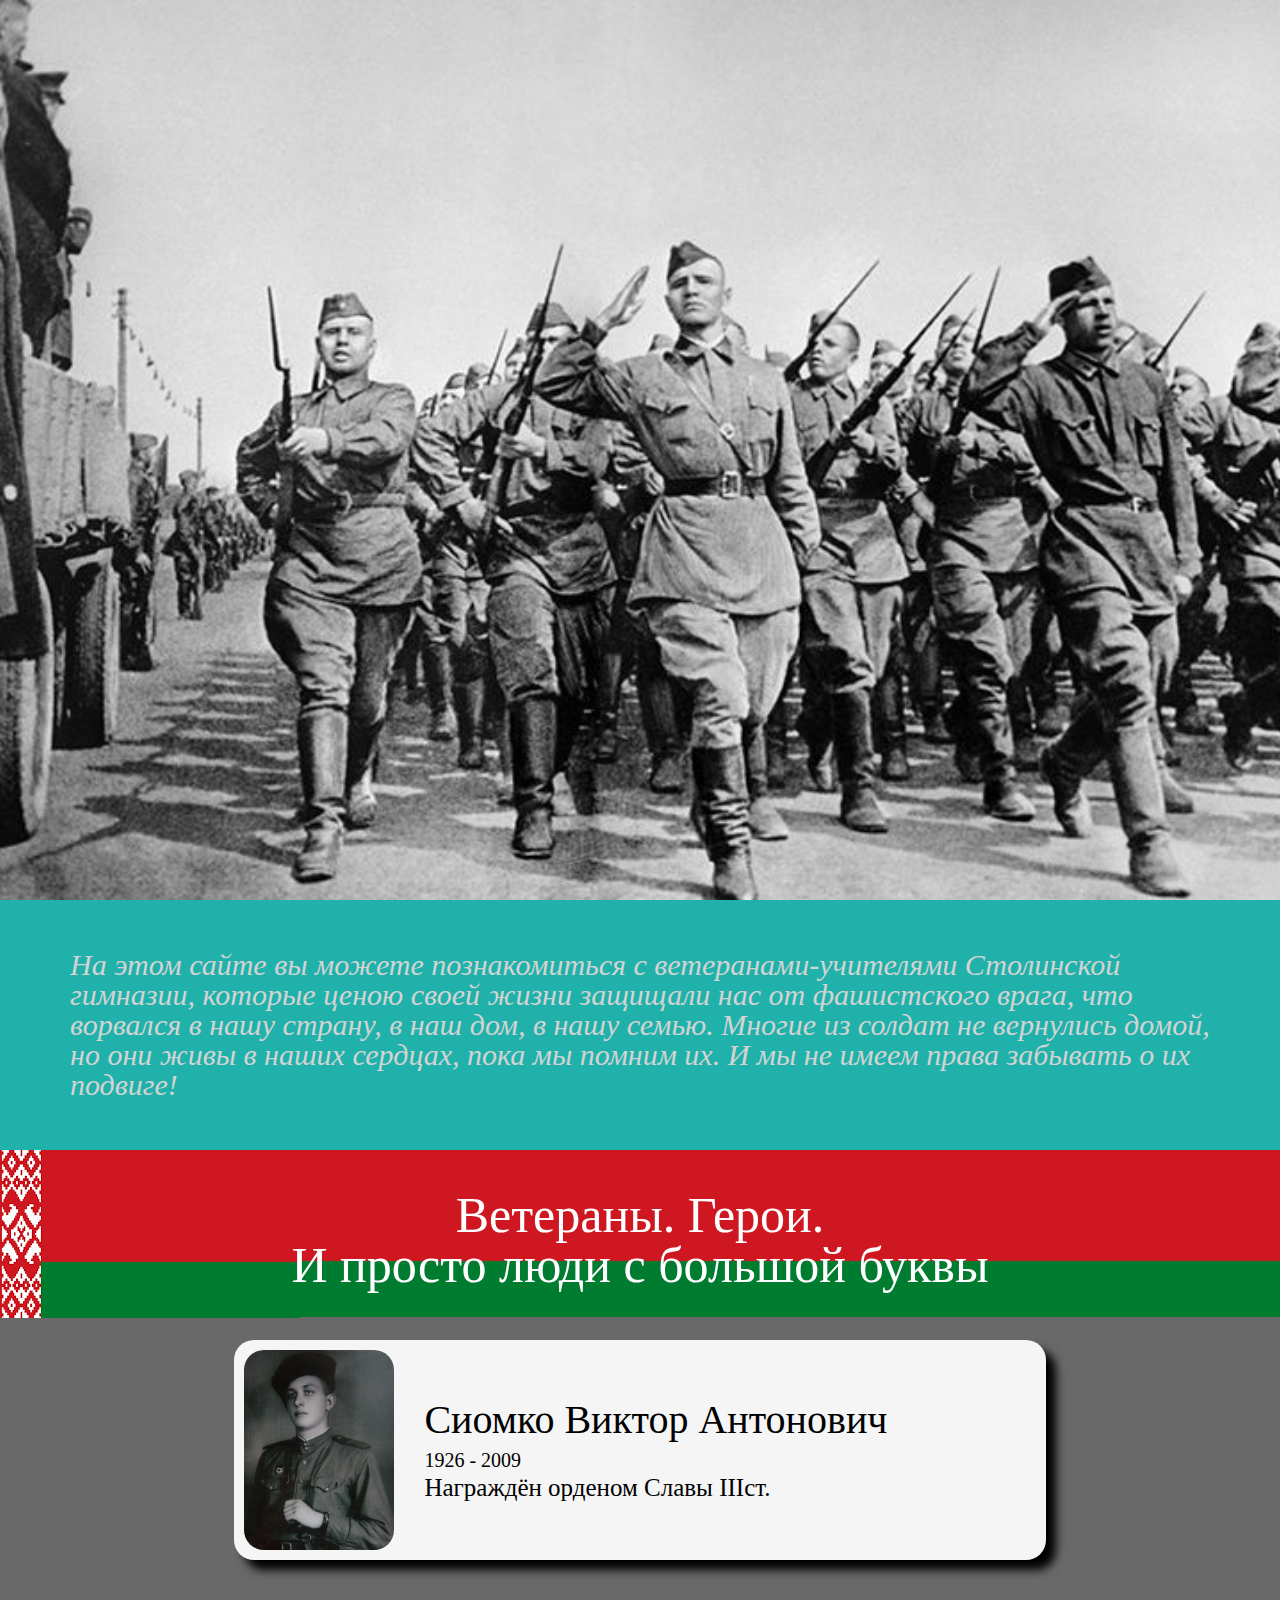
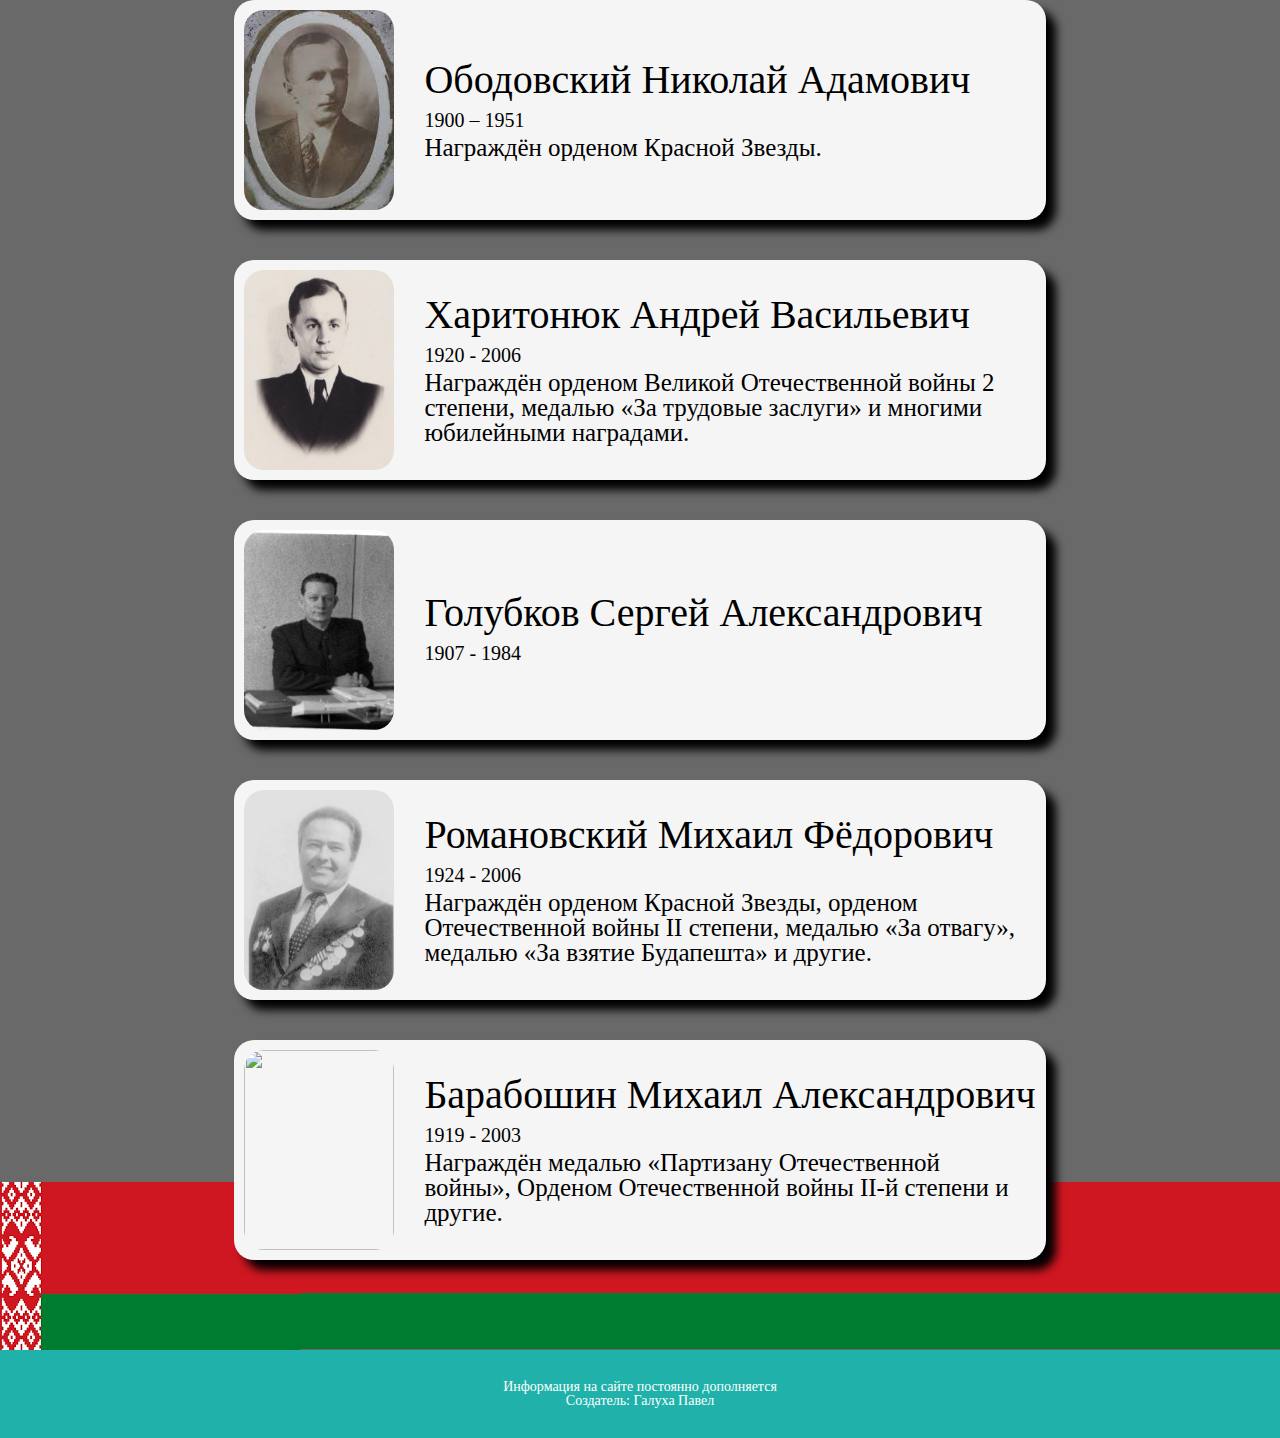
==== index.html @ af61c36f "Add files via upload" ====
<!DOCTYPE html>
<html>
<head>
	<meta charset="utf-8">
	<meta name="viewport" content="width=device-width">
	<title>Ветераны-Учителя ВОв Столинской гимназии</title>
	<link rel="stylesheet" href="css/style.css">
	<link rel="shortcut icon" href="img/герб.png">
	<link href="https://fonts.googleapis.com/css2?family=Roboto+Slab:wght@700&display=swap" rel="stylesheet">
</head>
<body>
	<div class="wrapper">
		<div class="mainblock">
			<div class="container">
				
			</div>
		</div>
		<div class="about">
			<div class="container">
				<p class="about__text">На этом сайте вы можете познакомиться с ветеранами-учителями Столинской гимназии, которые ценою своей жизни защищали нас от фашистского врага, что ворвался в нашу страну, в наш дом, в нашу семью. Многие из солдат не вернулись домой, но они живы в наших сердцах, пока мы помним их. И мы не имеем права забывать о их подвиге!</p>
			</div>
		</div>
		<div class="veterans">
			<div class="container">
				<h2 class="veterans__title">Ветераны. Герои. <br> И просто люди с большой буквы</h2>
				<a href="Сиомко/сиомко.html" class="veterans__block block">
					<div class="block__image"><img src="img/Сиомко.png" alt=""></div>
					<div class="block__info">
						<div class="block__name">Сиомко Виктор Антонович</div>
					    <div class="block__year">1926 - 2009</div>
					    <div class="block__text">Награждён орденом Славы IIIст.</div>
					</div>
				</a>
				<a href="Ободовский/ободовский.html" class="veterans__block block">
					<div class="block__image"><img src="img/Ободовский.jpg" alt=""></div>
					<div class="block__info">
						<div class="block__name">Ободовский Николай Адамович</div>
					    <div class="block__year">1900 – 1951</div>
					    <div class="block__text">Награждён орденом Красной Звезды.</div>
					</div>
				</a>
				<a href="Харитонюк/харитонюк.html" class="veterans__block block">
					<div class="block__image"><img src="img/Харитонюк.jpg" alt=""></div>
					<div class="block__info">
						<div class="block__name">Харитонюк Андрей Васильевич</div>
					    <div class="block__year">1920 - 2006</div>
					    <div class="block__text">Награждён орденом Великой Отечественной войны 2 степени, медалью «За трудовые заслуги» и многими юбилейными наградами.</div>
					</div>
				</a>
				<a href="Голубков/голубков.html" class="veterans__block block">
					<div class="block__image"><img src="img/Голубков.jpg" alt=""></div>
					<div class="block__info">
						<div class="block__name">Голубков Сергей Александрович</div>
					    <div class="block__year">1907 - 1984</div>
					    <div class="block__text"></div>
					</div>
				</a>
				<a href="Романовский/романовский.html" class="veterans__block block">
					<div class="block__image"><img src="img/Романовский.JPG" alt=""></div>
					<div class="block__info">
						<div class="block__name">Романовский Михаил Фёдорович</div>
					    <div class="block__year">1924 - 2006</div>
					    <div class="block__text">Награждён орденом Красной Звезды, орденом Отечественной войны II степени, медалью «За отвагу», медалью «За взятие Будапешта» и другие.</div>
					</div>
				</a>
				<a href="Барабошин/барабошин.html" class="veterans__block block">
					<div class="block__image"><img src="img/Барабошин.JPG" alt=""></div>
					<div class="block__info">
						<div class="block__name">Барабошин Михаил Александрович</div>
					    <div class="block__year">1919 - 2003</div>
					    <div class="block__text">Награждён медалью «Партизану Отечественной войны», Орденом Отечественной войны II-й степени и другие.</div>
					</div>
				</a>
			</div>
		</div>
		<footer class="footer">
			<div class="container">
				<p class="footer__text">Информация на сайте постоянно дополняется<br> Создатель: Галуха Павел</p>
			</div>
		</footer>
	</div>
</body>
</html>
---- css/style.css ----
@charset "UTF-8";
/*Обнуление*/
* {
  padding: 0;
  margin: 0;
  border: 0; 
}
*, *:before, *:after {
  -moz-box-sizing: border-box;
  -webkit-box-sizing: border-box;
  box-sizing: border-box; 
}
:focus, :active {
  outline: none; 
}
a:focus, a:active {
  outline: none; 
}
nav, footer, header, aside {
  display: block; 
}
html, body {
  height: 100%;
  width: 100%;
  font-size: 100%;
  line-height: 1;
  font-size: 14px;
  -ms-text-size-adjust: 100%;
  -moz-text-size-adjust: 100%;
  -webkit-text-size-adjust: 100%; 
}
input, button, textarea {
  font-family: inherit; 
}
input::-ms-clear {
  display: none; 
}
button {
  cursor: pointer; 
}
button::-moz-focus-inner {
  padding: 0;
  border: 0; 
}
a, a:visited {
  text-decoration: none;
}
a:hover {
  text-decoration: none; 
}
ul li {
  list-style: none; 
}
img {
  vertical-align: top; 
}
h1, h2, h3, h4, h5, h6 {
  font-size: inherit;
  font-weight: 400; 
}

/*--------------------*/
.wrapper {
  height: 100%;
  width: 100%;
}

.mainblock {  
  width: 100%;
  height: 100%;
  background: url('../img/back.jpg') center/ cover no-repeat;
  display: flex;
  align-items: center;
  justify-content: center;
}


.about {
  padding: 50px 70px;
  background: #20B2AA;
}
.about__text {
  font-style: italic;
  color: #D3D3D3;
  font-size: 30px;
}

.veterans {
  position: relative;
  background: #696969;
  padding: 40px 0 50px;
  display: flex;
  flex-direction: column;
  align-items: center;
  justify-content: center;
}
.veterans:before {
  width: 100%;
  height: 180px;
  content: '';
  position: absolute;
  top: 0;
  left: 0;
  background: url('../img/2.png') no-repeat, url('../img/3.png') repeat-x;
}
.veterans:after {
  width: 100%;
  height: 170px;
  content: '';
  position: absolute;
  bottom: -2px;
  left: 0;
  background: url('../img/2.png') no-repeat, url('../img/3.png') repeat-x;
}
.veterans__title {
  color: #fff;
  font-size: 50px;
  margin: 0 0 50px;
  text-align: center;
  position: relative;
  z-index: 2;
}
.veterans__block {}
.block {
  margin: 0 0 40px 0;
  display: flex;
  align-items: center;
  background: #F5F5F5;
  border-radius: 20px;
  box-shadow: 10px 10px 10px #000;
  padding: 10px;
  position: relative;
  z-index: 2;
  top: 0;
  left: 0;
  transition: all 0.5s ease 0s;
}
.block:hover {
  top: 4px;
  left: 4px;
  box-shadow: 6px 6px 6px #000;
}
.block__image img {
  width: 150px;
  height: 200px;
  margin: 0 30px 0 0;
  border-radius: 20px;
}
.block__info {
  color: #000;
}
.block__name {
  font-size: 40px;
  margin: 0 0 10px;
}
.block__year {
  font-size: 20px;
  margin: 0 0 5px;
}
.block__text {
  font-size: 25px;
  max-width: 600px;
}

.footer {
  background: #20B2AA;
  padding: 30px 0;
}
.footer__text {
  color: #fff;
  text-align: center;
}


@media screen and (max-width: 992px) {
  .mainblock__title {
    font-size: 50px;
    line-height: 60px;
  }
}
@media screen and (max-width: 768px) {
  .mainblock__title {
    font-size: 30px;
    line-height: 40px;
  }
  .veterans__title {
    font-size: 40px;
    margin: 0 0 50px;
  }
  .block {
    margin: 0 20px 40px;
  }
}
@media screen and (max-width: 576px) {
  .about {
    padding: 50px 20px;
  }
  .about__text {
    font-size: 25px;
  }
  .veterans__title {
    font-size: 30px;
  }
  .block {
    flex-direction: column;
  }
  .block__image img {
    margin: 0;
  }
  .block__name {
    font-size: 30px;
  }
  .block__year {
    font-size: 18px;
  }
  .block__text {
    font-size: 15px;
    max-width: 600px;
  }
}
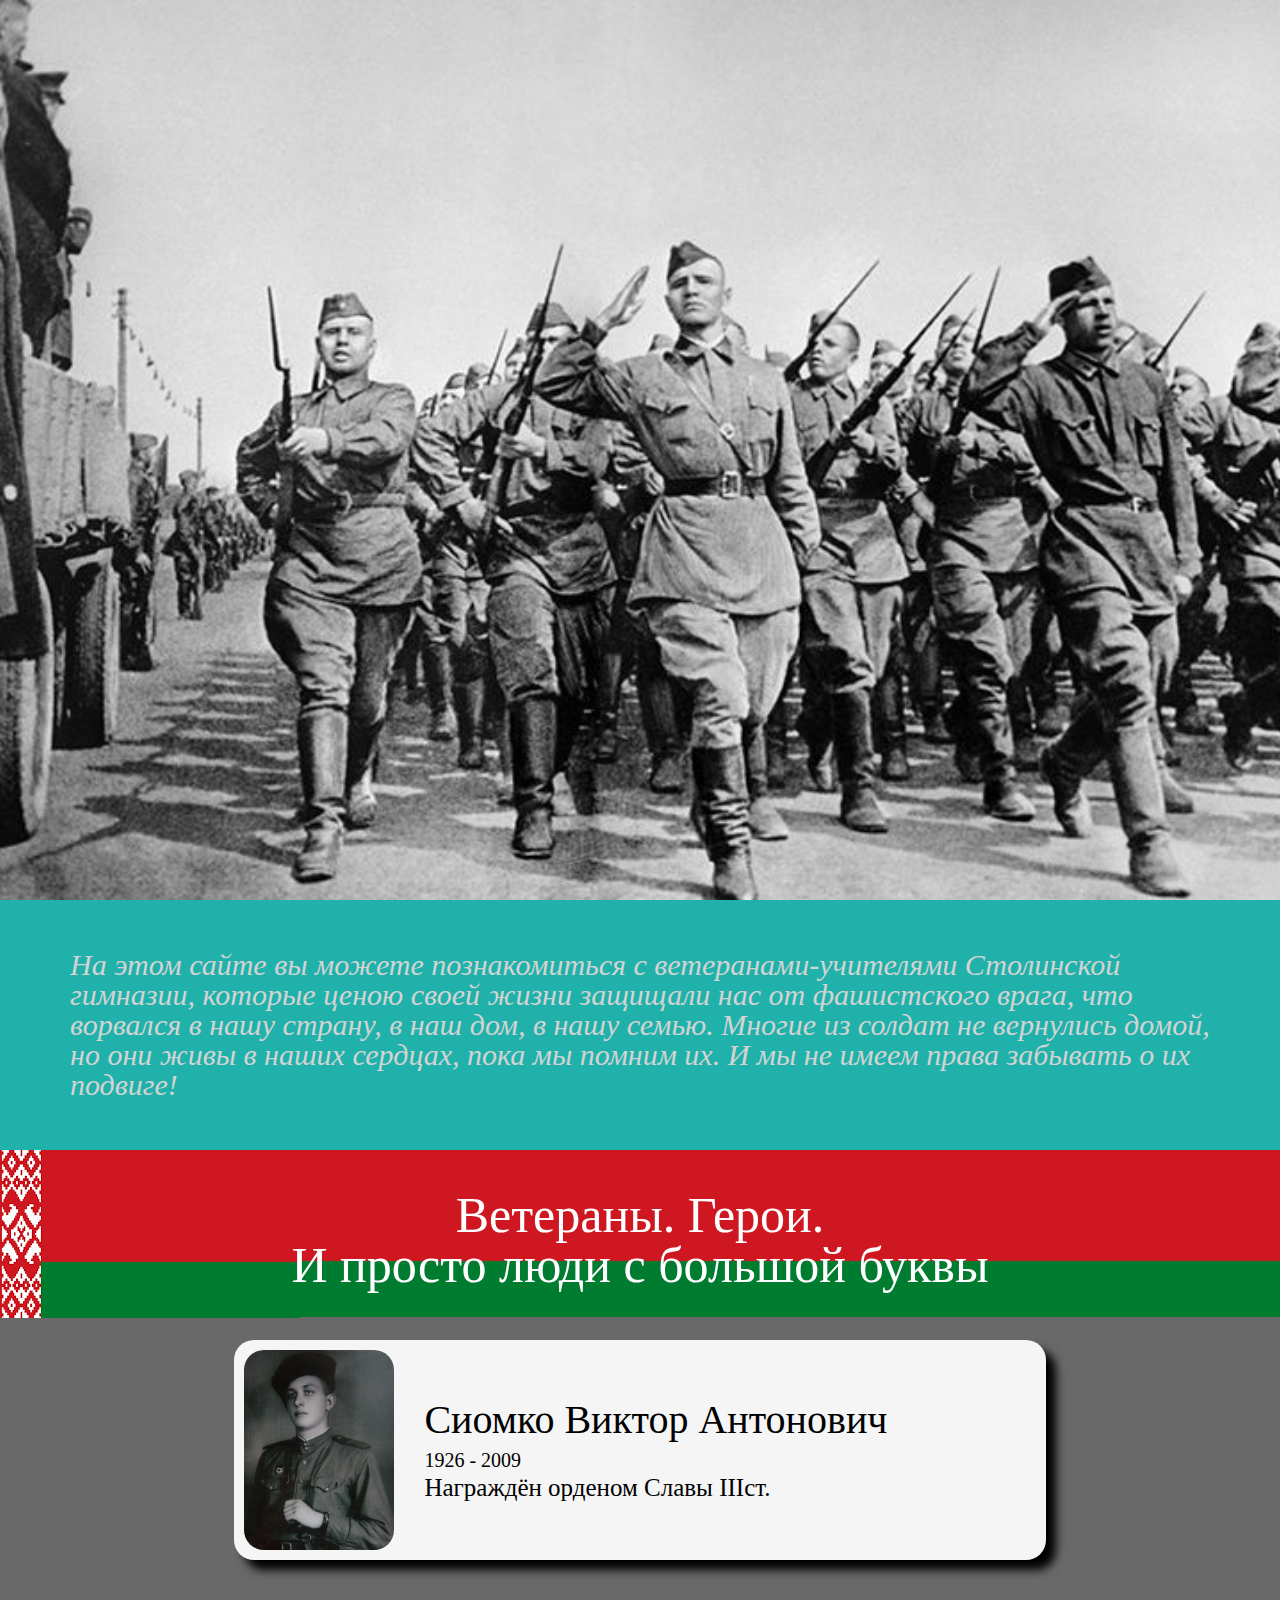
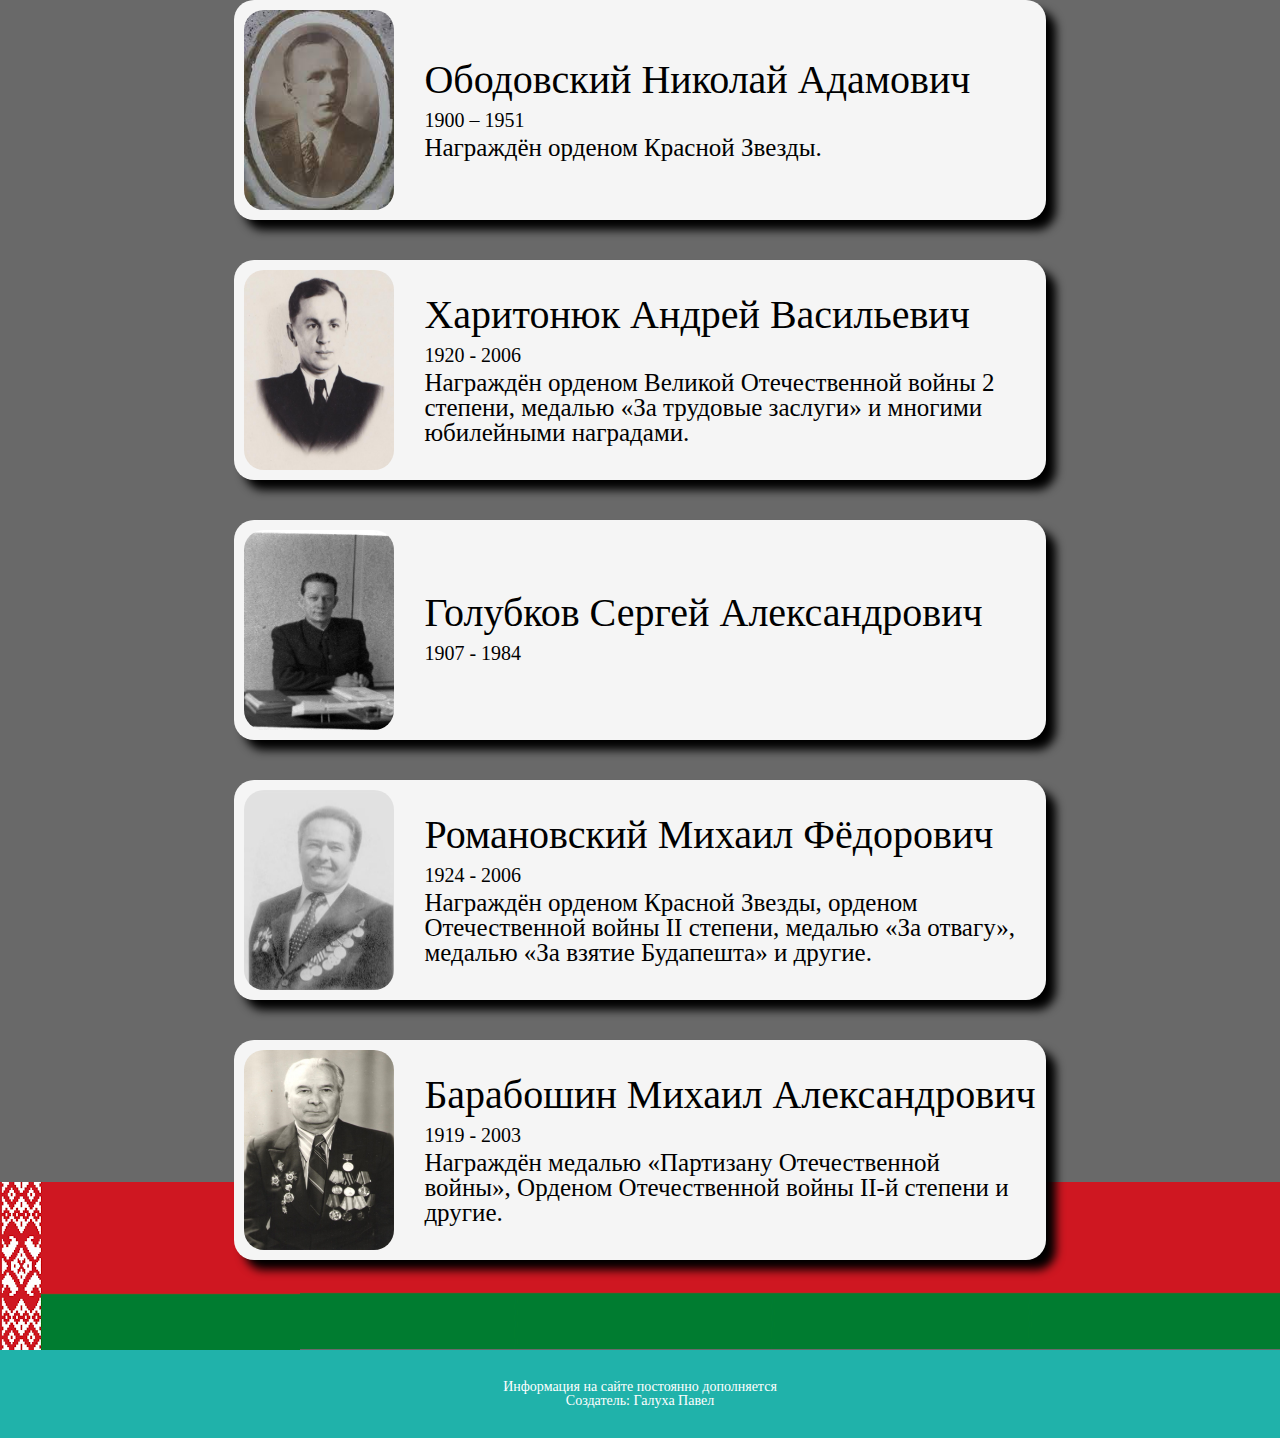
==== commit b248d3b3: "Update index.html" ====
--- a/index.html
+++ b/index.html
@@ -64,7 +64,7 @@
 					</div>
 				</a>
 				<a href="Барабошин/барабошин.html" class="veterans__block block">
-					<div class="block__image"><img src="img/Барабошин.JPG" alt=""></div>
+					<div class="block__image"><img src="img/Барабошин.jpg" alt=""></div>
 					<div class="block__info">
 						<div class="block__name">Барабошин Михаил Александрович</div>
 					    <div class="block__year">1919 - 2003</div>
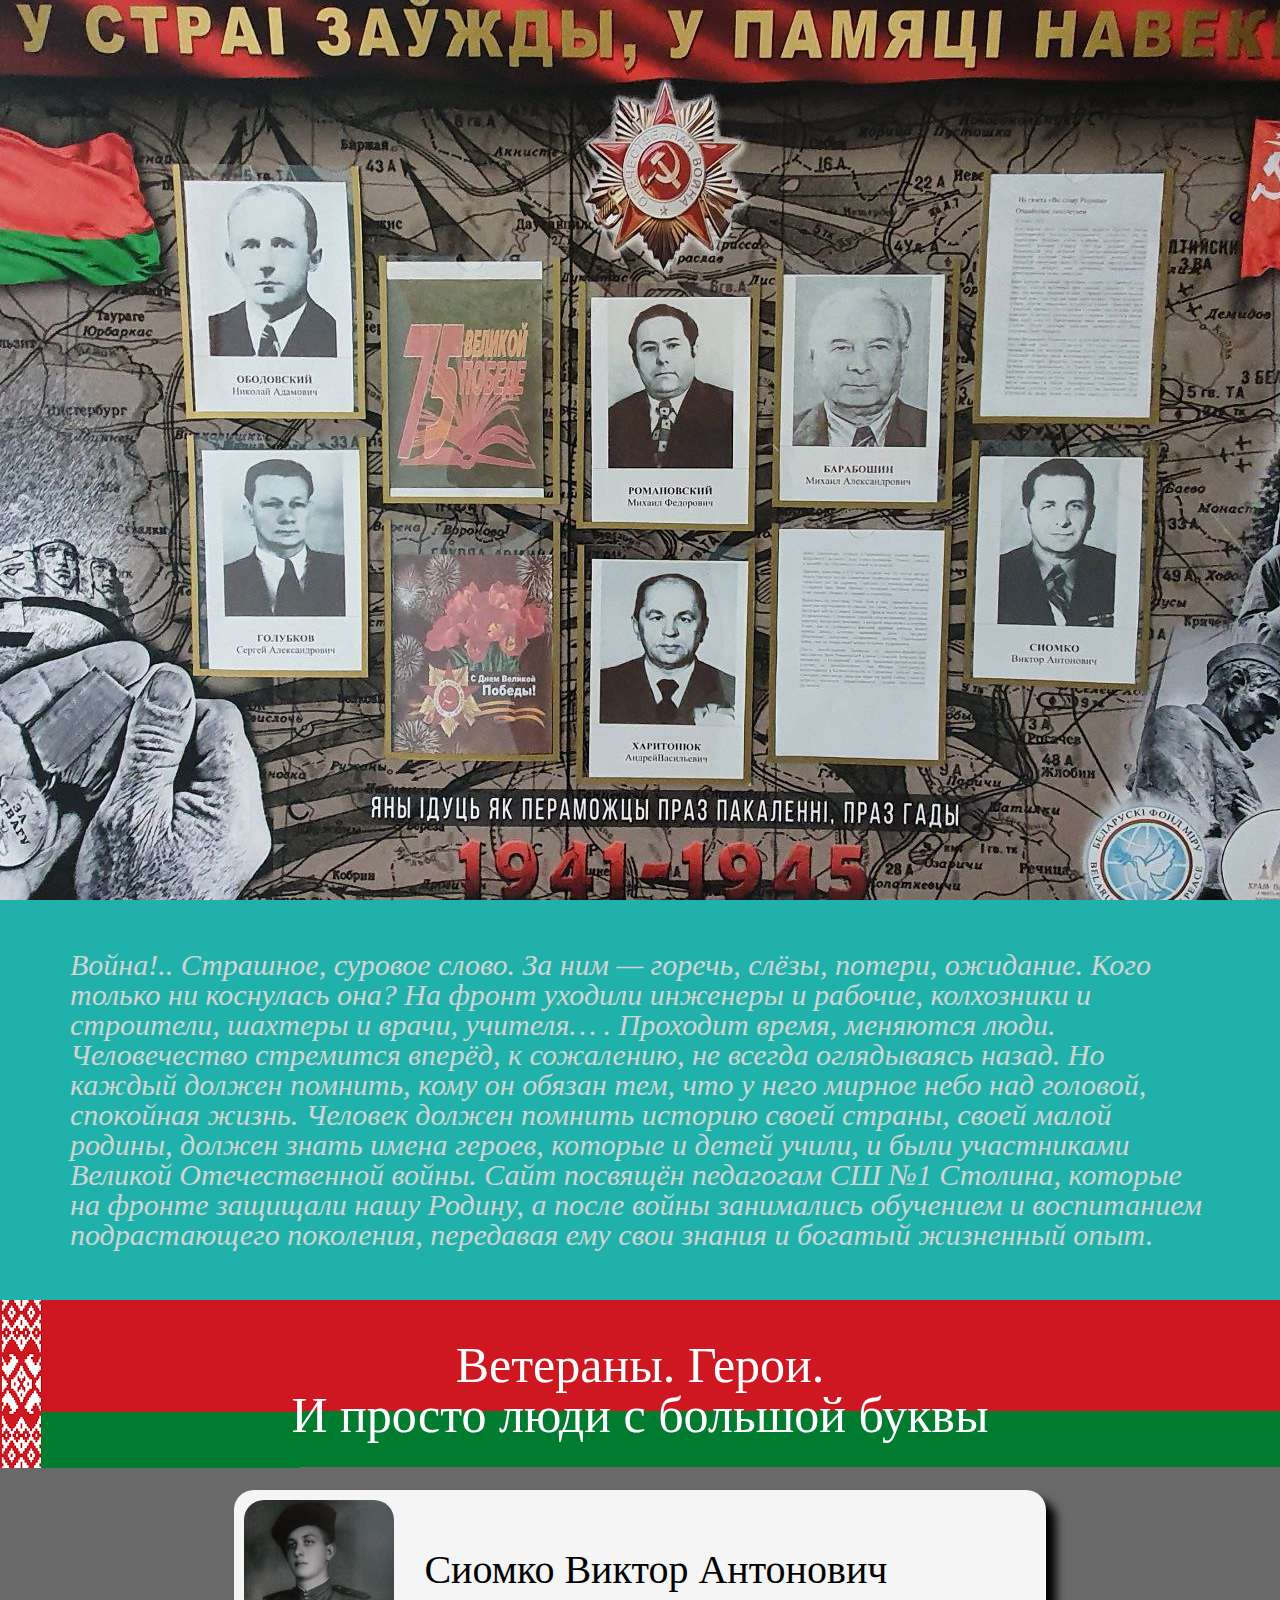
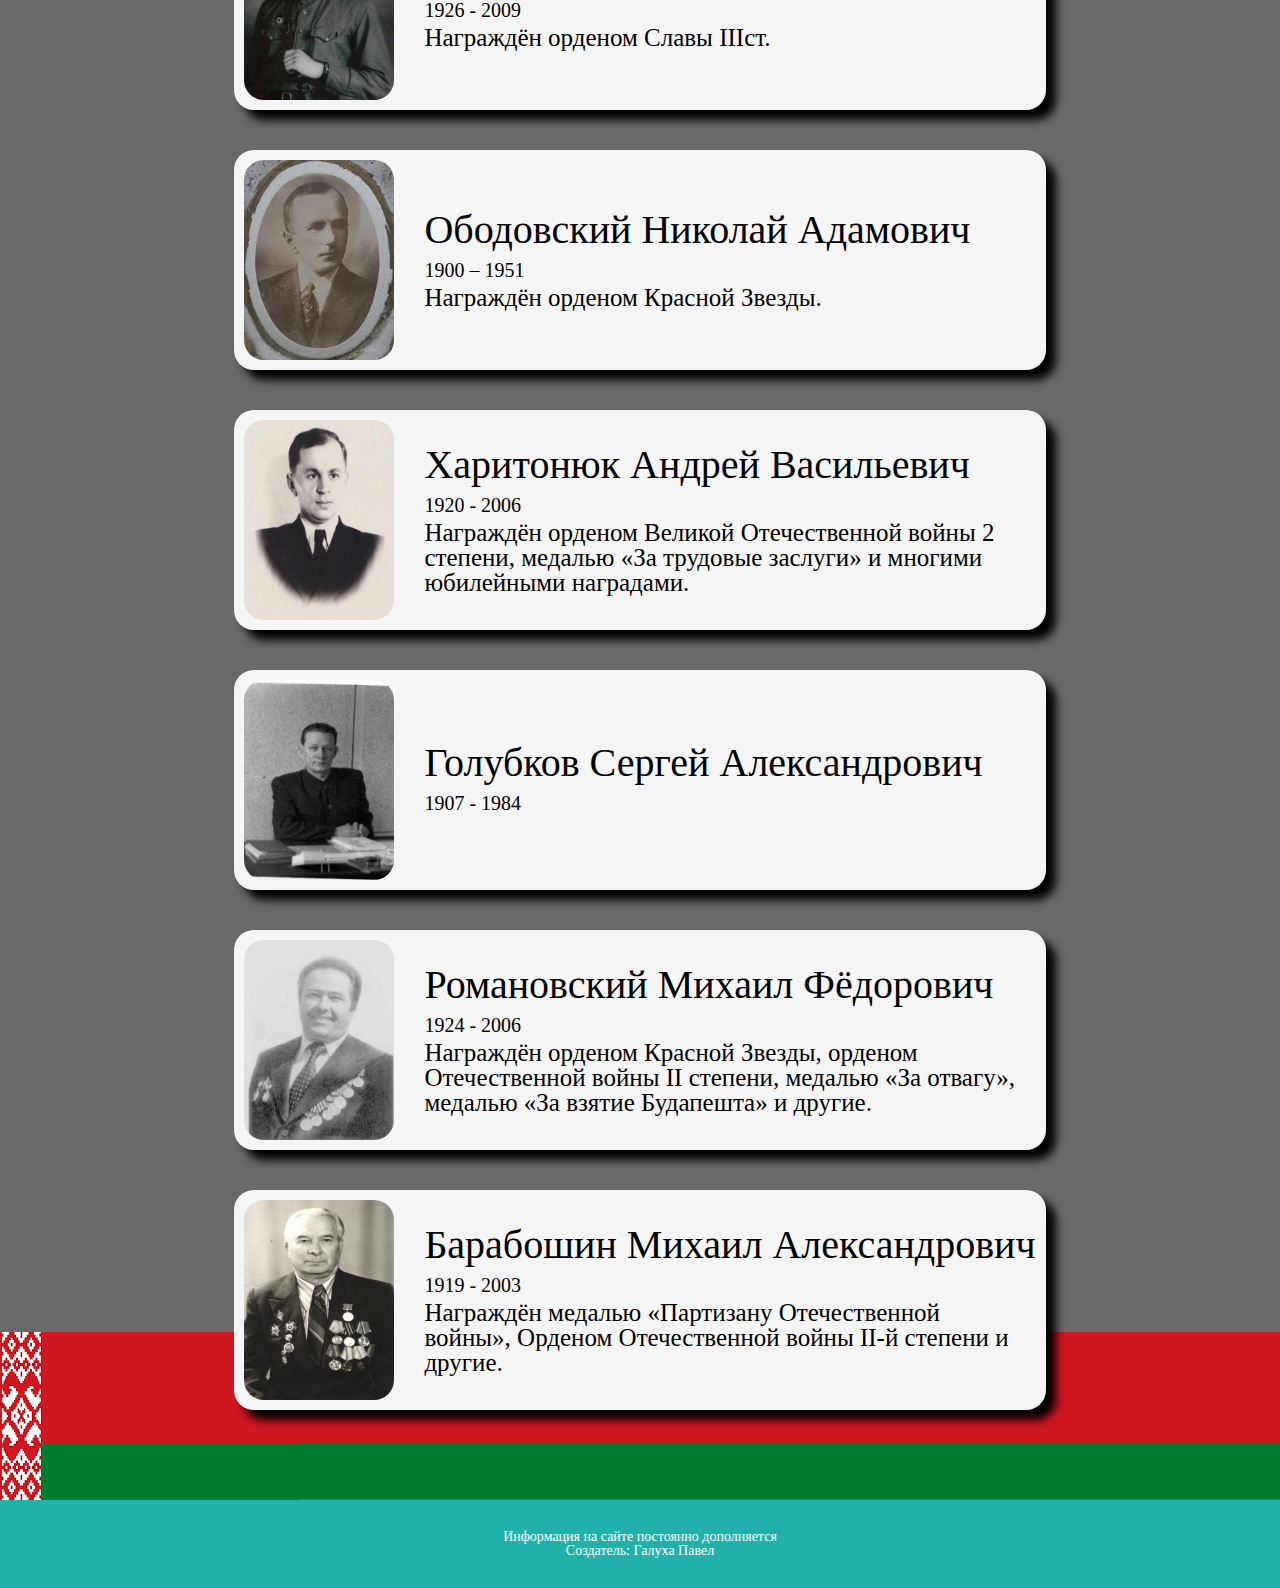
==== commit 97df2868: "Update index.html" ====
--- a/index.html
+++ b/index.html
@@ -17,7 +17,7 @@
 		</div>
 		<div class="about">
 			<div class="container">
-				<p class="about__text">На этом сайте вы можете познакомиться с ветеранами-учителями Столинской гимназии, которые ценою своей жизни защищали нас от фашистского врага, что ворвался в нашу страну, в наш дом, в нашу семью. Многие из солдат не вернулись домой, но они живы в наших сердцах, пока мы помним их. И мы не имеем права забывать о их подвиге!</p>
+				<p class="about__text">Война!.. Страшное, суровое слово. За ним — горечь, слёзы, потери, ожидание. Кого только ни коснулась она? На фронт уходили инженеры и рабочие, колхозники и строители, шахтеры и врачи, учителя… . Проходит время, меняются люди. Человечество стремится вперёд, к сожалению, не всегда оглядываясь назад. Но каждый должен помнить, кому он обязан тем, что у него мирное небо над головой, спокойная жизнь. Человек должен помнить историю своей страны, своей малой родины, должен знать имена героев, которые и детей учили, и были участниками Великой Отечественной войны. Сайт посвящён педагогам СШ №1 Столина, которые на фронте защищали нашу Родину, а после войны занимались обучением и воспитанием подрастающего поколения, передавая ему свои знания и богатый жизненный опыт. </p>
 			</div>
 		</div>
 		<div class="veterans">
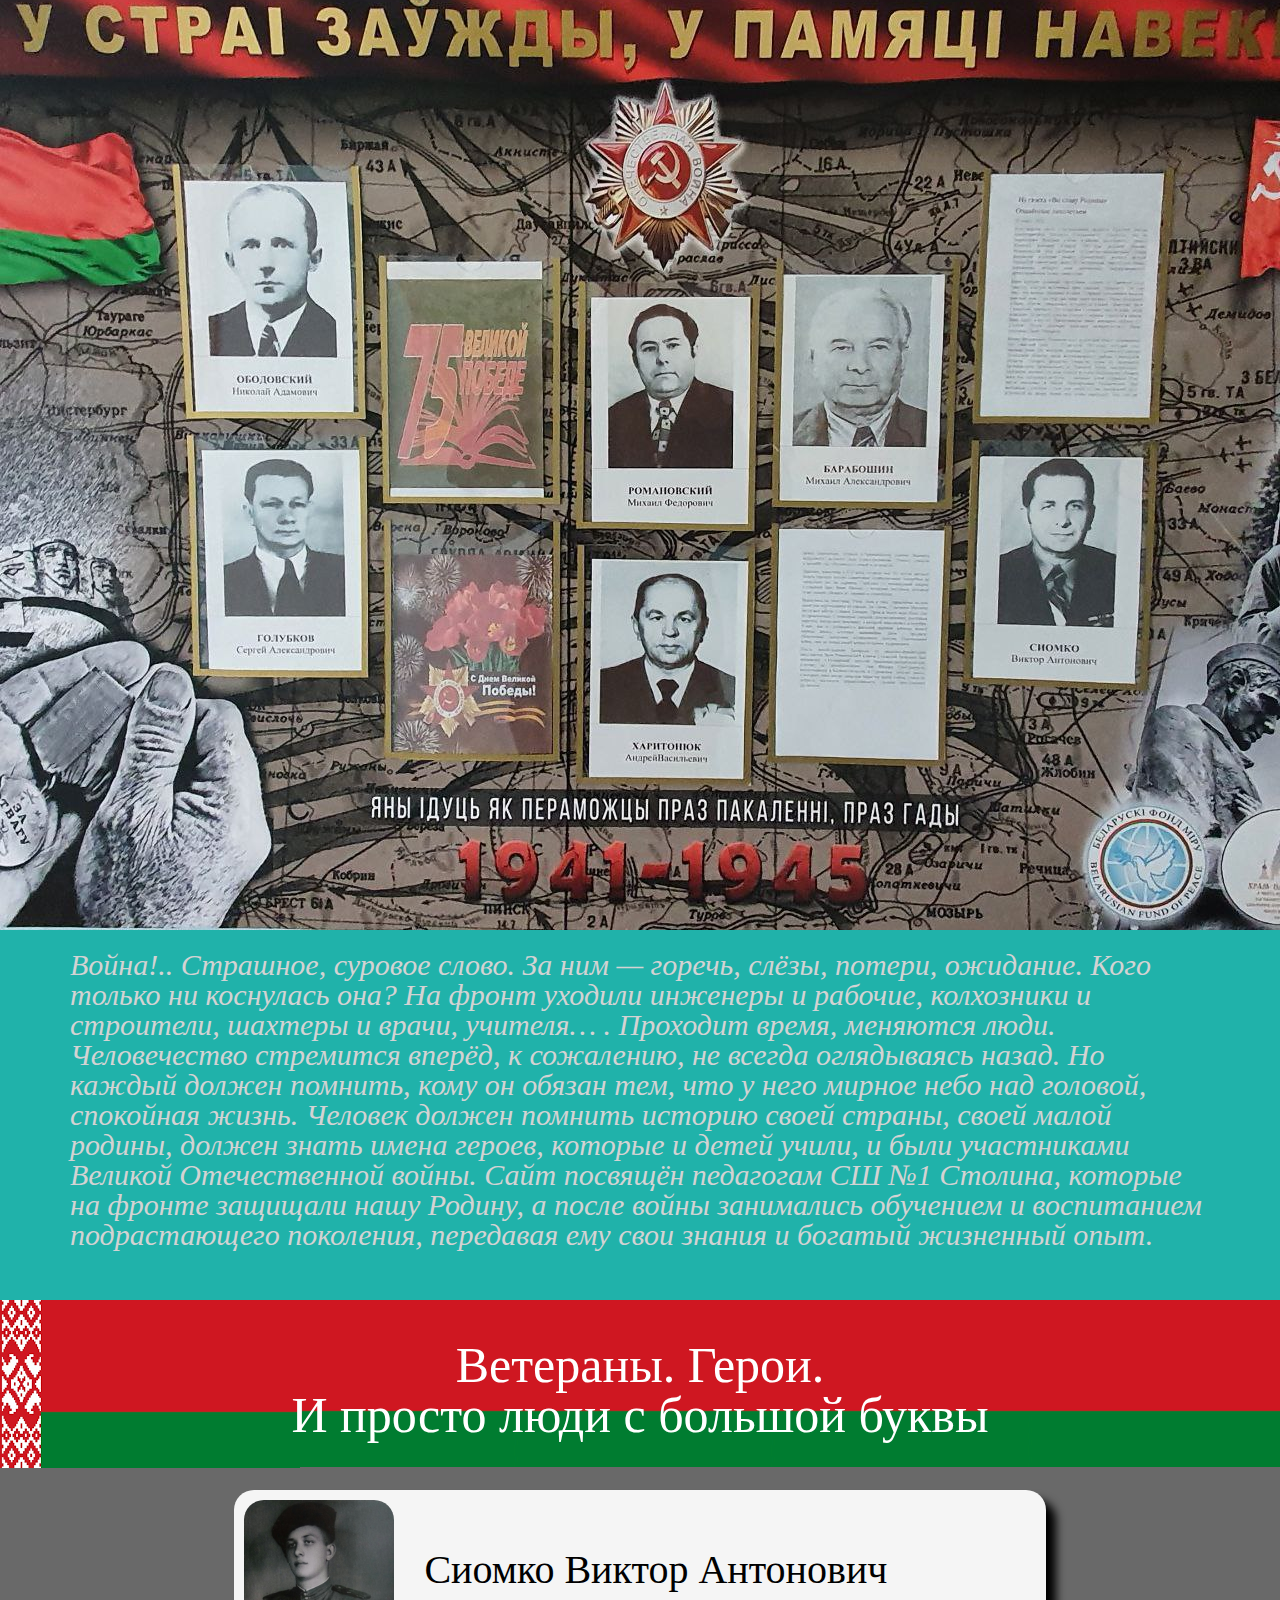
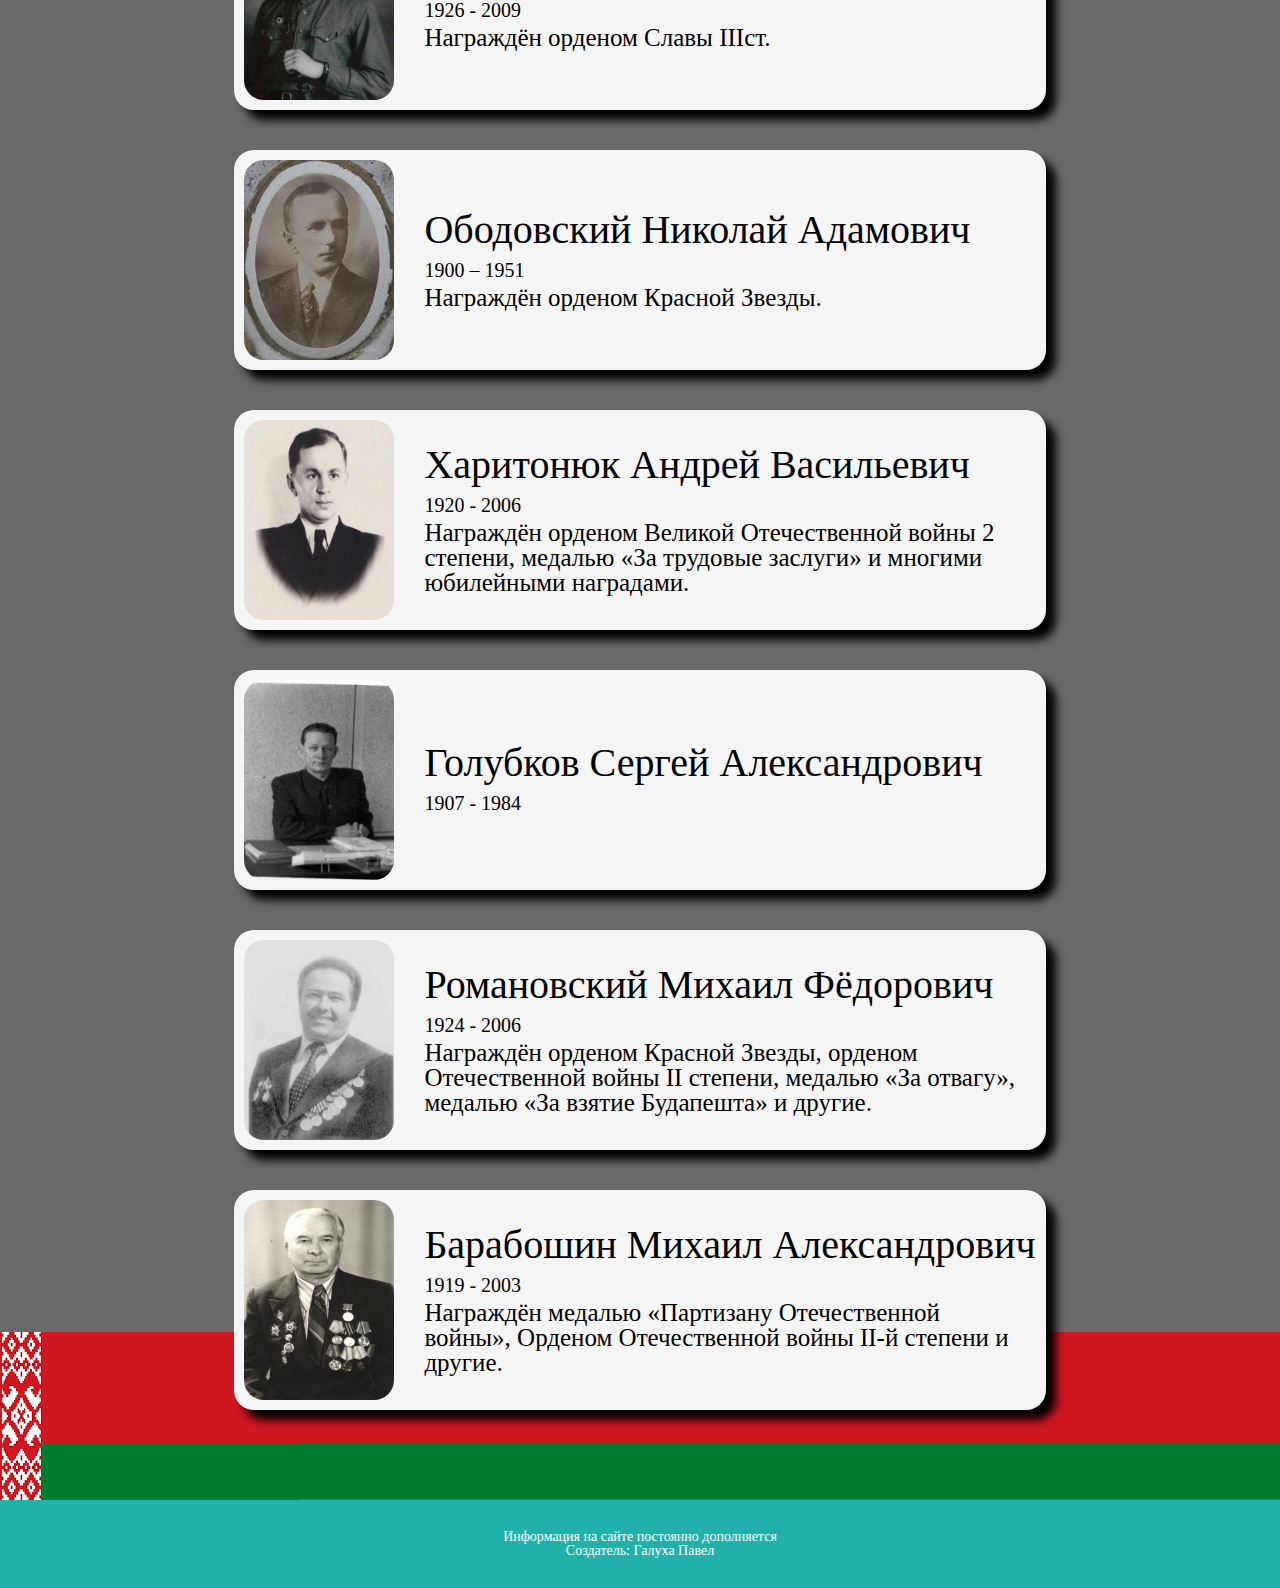
==== commit 88737ac4: "Update index.html" ====
--- a/index.html
+++ b/index.html
@@ -12,7 +12,7 @@
 	<div class="wrapper">
 		<div class="mainblock">
 			<div class="container">
-				
+				<img src="img/back.jpg" alt="">
 			</div>
 		</div>
 		<div class="about">
--- a/css/style.css
+++ b/css/style.css
@@ -68,7 +68,7 @@
 .mainblock {  
   width: 100%;
   height: 100%;
-  background: url('../img/back.jpg') center/ cover no-repeat;
+  background: url('../img/back.jpg') center / cover no-repeat;
   display: flex;
   align-items: center;
   justify-content: center;
@@ -217,4 +217,4 @@
     font-size: 15px;
     max-width: 600px;
   }
-}+}
